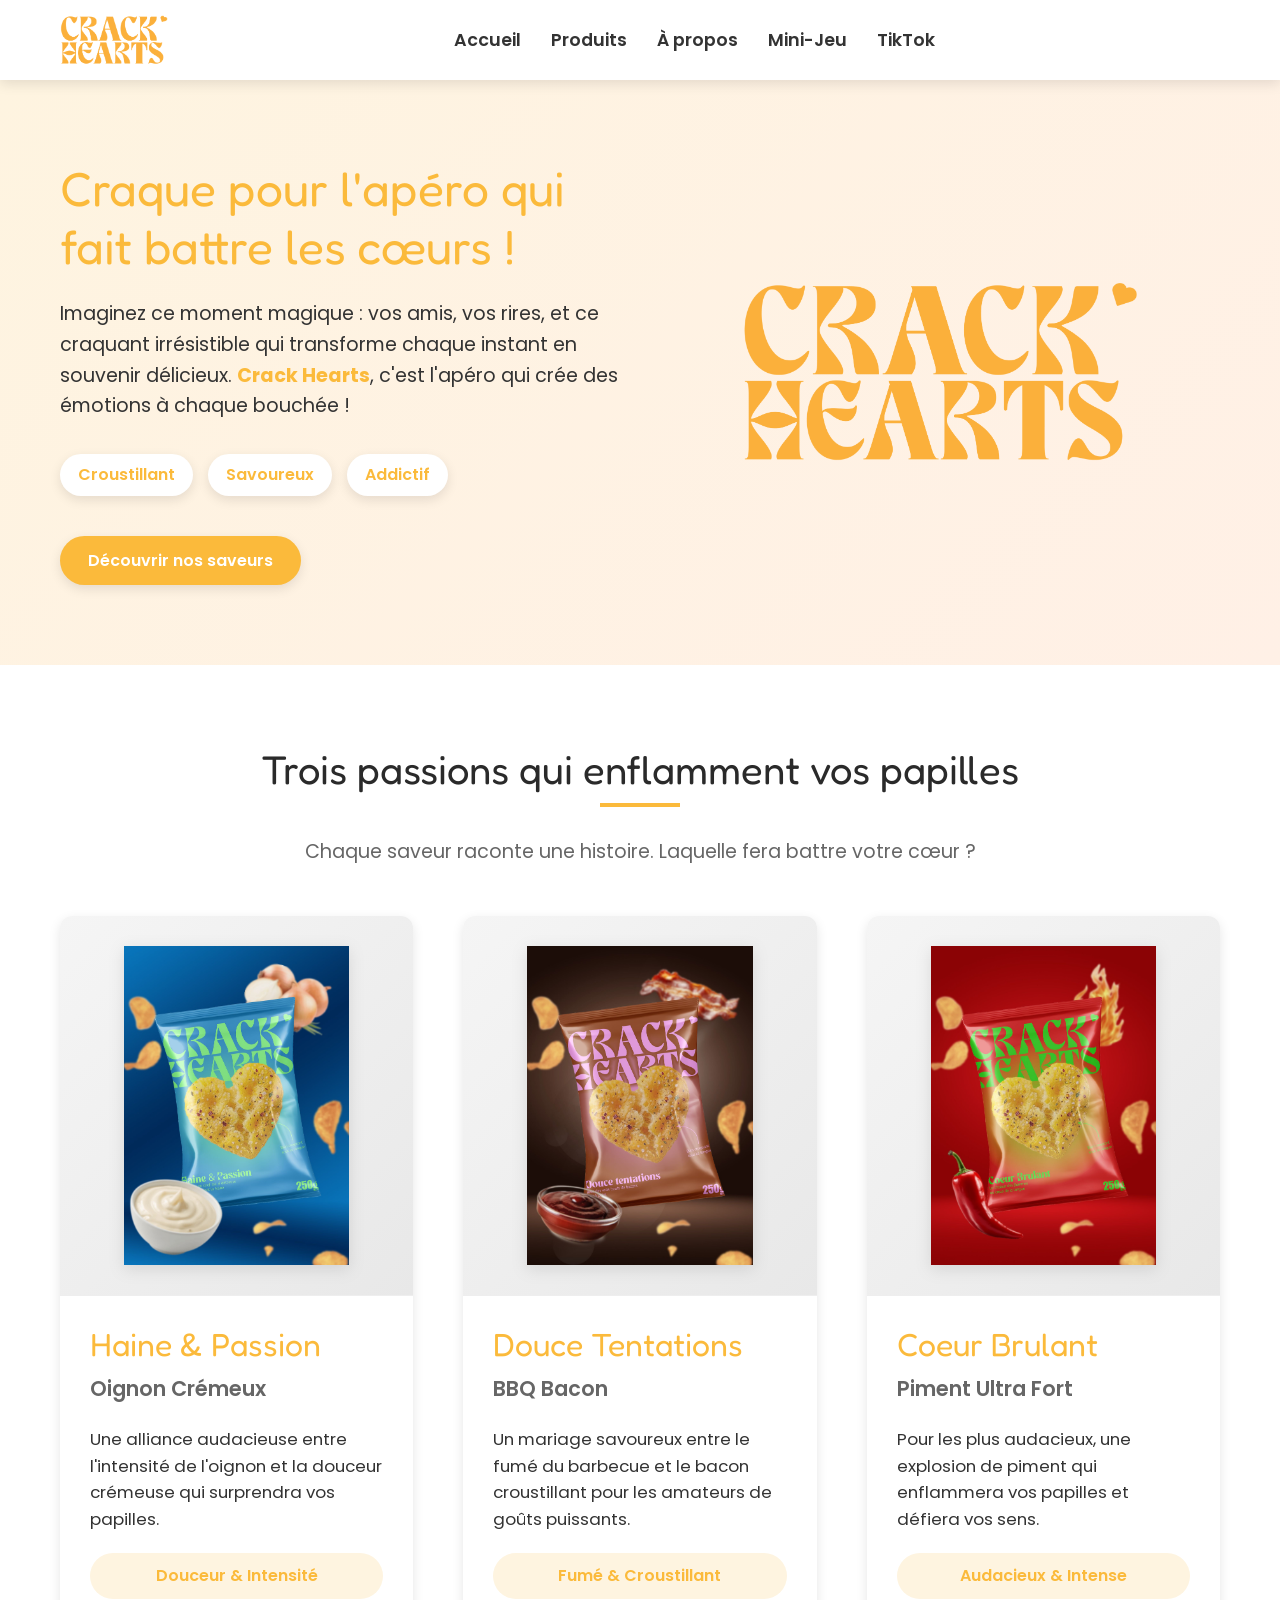
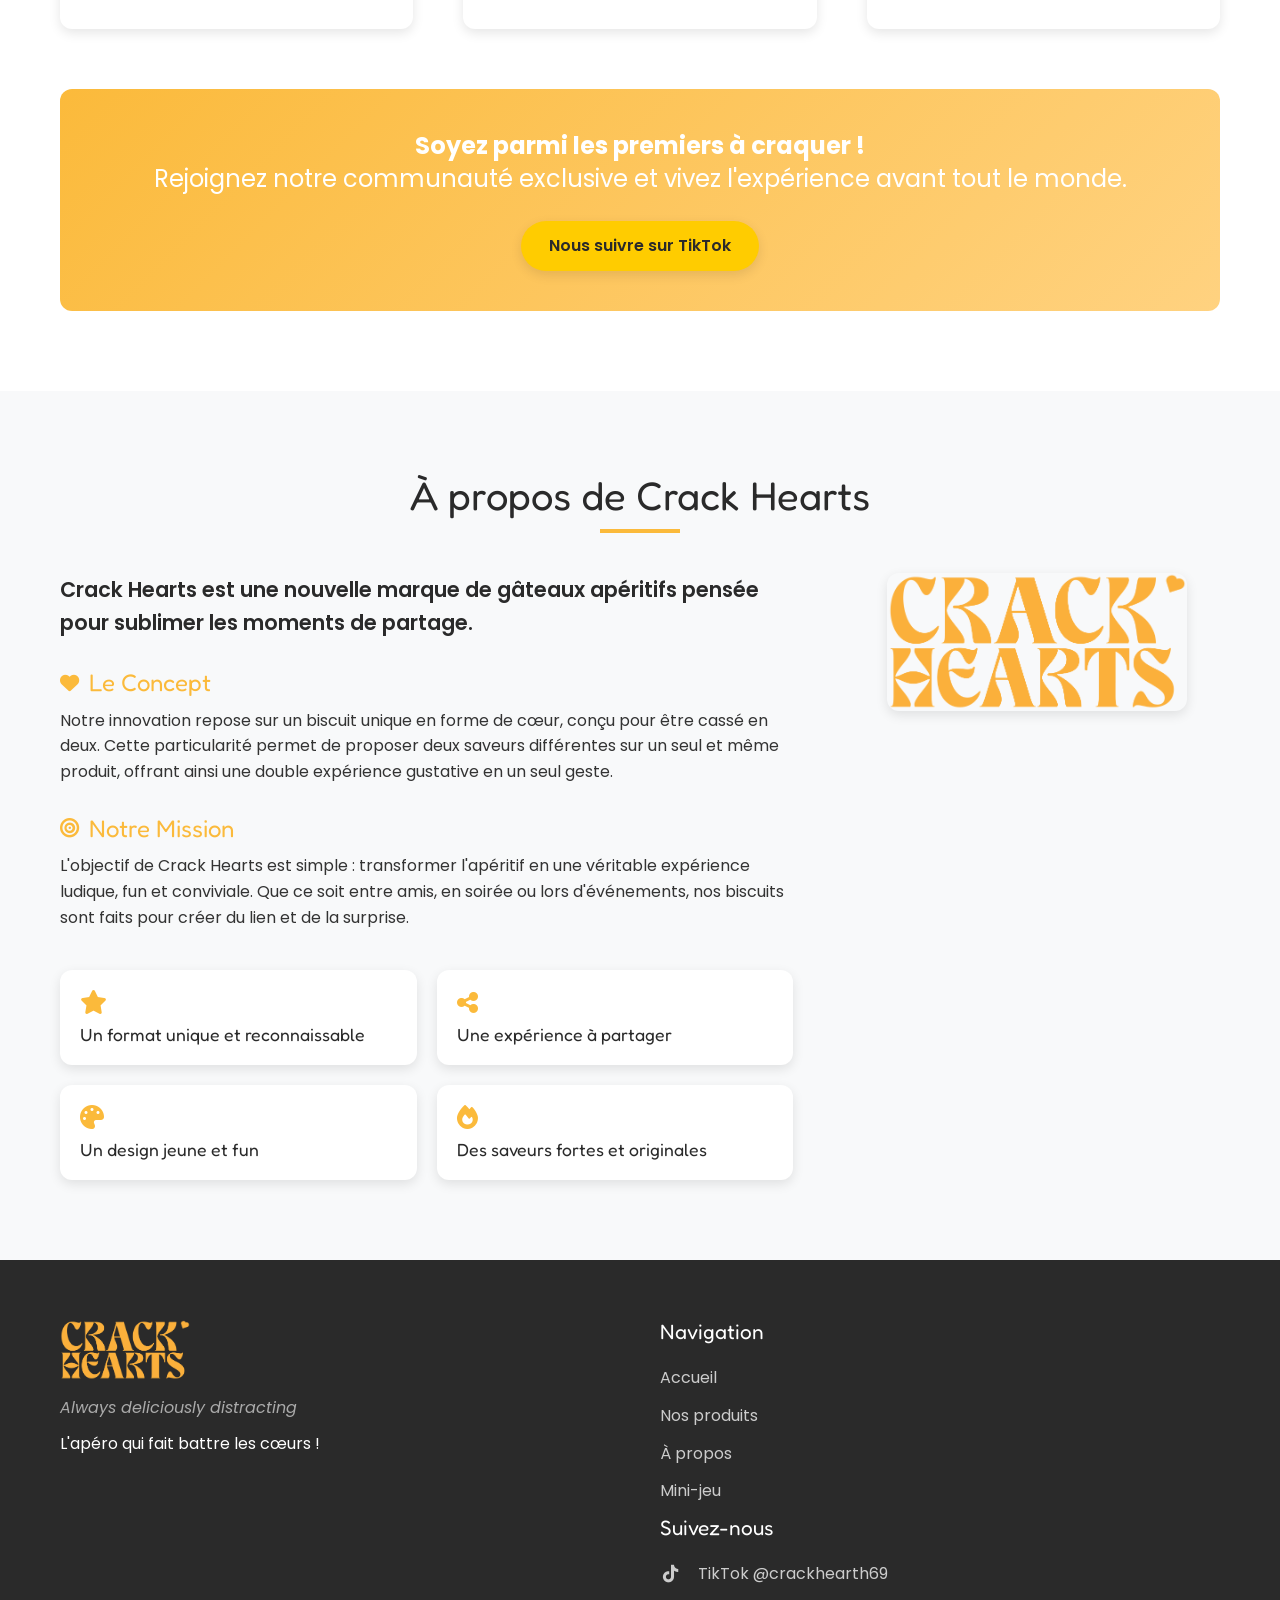
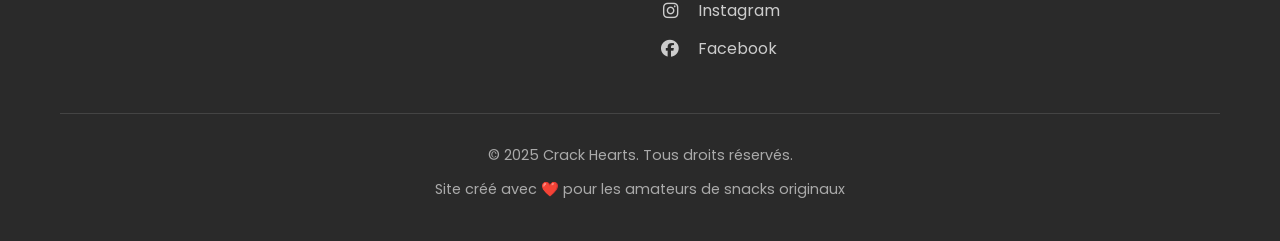
==== index.html @ ff4097a2 "Add files via upload" ====
<!DOCTYPE html>
<html lang="fr">
<head>
    <meta charset="UTF-8">
    <meta name="viewport" content="width=device-width, initial-scale=1.0">
    <title>Crack Hearts - L'apéro qui fait battre les cœurs</title>
    <link rel="stylesheet" href="css/main.css">
    <link rel="stylesheet" href="https://cdnjs.cloudflare.com/ajax/libs/font-awesome/6.4.0/css/all.min.css">
    <link rel="preconnect" href="https://fonts.googleapis.com">
    <link rel="preconnect" href="https://fonts.gstatic.com" crossorigin>
    <link href="https://fonts.googleapis.com/css2?family=Poppins:wght@300;400;600;700&family=Fredoka+One&display=swap" rel="stylesheet">
    <link rel="icon" type="image/x-icon" href="favicon.ico">
</head>
<body>
    <!-- En-tête et navigation -->
    <header class="header">
        <div class="container">
            <nav class="navbar">
                <div class="logo">
                    <a href="index.html">
                        <img src="Logo_Logo Orange.png" alt="Crack Hearts" class="logo-img">
                    </a>
                </div>
                <ul class="nav-links">
                    <li><a href="#accueil" class="active">Accueil</a></li>
                    <li><a href="#produits">Produits</a></li>
                    <li><a href="#apropos">À propos</a></li>
                    <li><a href="jeu.html">Mini-Jeu</a></li>
                    <li><a href="https://www.tiktok.com/@crackhearth69" target="_blank">TikTok</a></li>
                </ul>
            </nav>
        </div>
    </header>

    <!-- Section Accueil -->
    <section id="accueil" class="hero">
        <div class="container">
            <div class="hero-content">
                <h1 class="hero-title">Craque pour l'apéro qui fait battre les cœurs !</h1>
                <p class="hero-text">
                    Imaginez ce moment magique : vos amis, vos rires, et ce craquant irrésistible qui transforme chaque instant en souvenir délicieux. 
                    <strong>Crack Hearts</strong>, c'est l'apéro qui crée des émotions à chaque bouchée !
                </p>
                <div class="hero-tags">
                    <span class="tag">Croustillant</span>
                    <span class="tag">Savoureux</span>
                    <span class="tag">Addictif</span>
                </div>
                <a href="#produits" class="btn">Découvrir nos saveurs</a>
            </div>
            <div class="hero-image">
                <img src="Logo_Logo Orange.png" alt="Logo Crack Hearts" class="mascotte-img">
            </div>
        </div>
    </section>

    <!-- Section Produits -->
    <section id="produits" class="products">
        <div class="container">
            <h2 class="section-title">Trois passions qui enflamment vos papilles</h2>
            <p class="section-subtitle">Chaque saveur raconte une histoire. Laquelle fera battre votre cœur ?</p>
            
            <div class="products-grid">
                <div class="product-card">
                    <div class="product-image">
                        <img src="Affiche Haine & Passion.jpg" alt="Haine & Passion - Oignon Crémeux">
                    </div>
                    <div class="product-info">
                        <h3 class="product-name">Haine & Passion</h3>
                        <p class="product-flavor">Oignon Crémeux</p>
                        <p class="product-desc">Une alliance audacieuse entre l'intensité de l'oignon et la douceur crémeuse qui surprendra vos papilles.</p>
                        <span class="product-tag">Douceur & Intensité</span>
                    </div>
                </div>
                
                <div class="product-card">
                    <div class="product-image">
                        <img src="Affiche Douce Tentations.jpg" alt="Douce Tentations - BBQ Bacon">
                    </div>
                    <div class="product-info">
                        <h3 class="product-name">Douce Tentations</h3>
                        <p class="product-flavor">BBQ Bacon</p>
                        <p class="product-desc">Un mariage savoureux entre le fumé du barbecue et le bacon croustillant pour les amateurs de goûts puissants.</p>
                        <span class="product-tag">Fumé & Croustillant</span>
                    </div>
                </div>
                
                <div class="product-card">
                    <div class="product-image">
                        <img src="Affiche Coeur Brulant.jpg" alt="Coeur Brulant - Piment Ultra Fort">
                    </div>
                    <div class="product-info">
                        <h3 class="product-name">Coeur Brulant</h3>
                        <p class="product-flavor">Piment Ultra Fort</p>
                        <p class="product-desc">Pour les plus audacieux, une explosion de piment qui enflammera vos papilles et défiera vos sens.</p>
                        <span class="product-tag">Audacieux & Intense</span>
                    </div>
                </div>
            </div>
            
            <div class="products-cta">
                <p class="cta-text"><strong>Soyez parmi les premiers à craquer !</strong><br>Rejoignez notre communauté exclusive et vivez l'expérience avant tout le monde.</p>
                <a href="https://www.tiktok.com/@crackhearth69" target="_blank" class="btn btn-secondary">
                    Nous suivre sur TikTok
                </a>
            </div>
        </div>
    </section>

    <!-- Section À propos -->
    <section id="apropos" class="about">
        <div class="container">
            <h2 class="section-title">À propos de Crack Hearts</h2>
            
            <div class="about-content">
                <div class="about-text">
                    <p class="about-intro">
                        Crack Hearts est une nouvelle marque de gâteaux apéritifs pensée pour sublimer les moments de partage.
                    </p>
                    
                    <div class="about-section">
                        <h3><i class="fas fa-heart"></i> Le Concept</h3>
                        <p>
                            Notre innovation repose sur un biscuit unique en forme de cœur, conçu pour être cassé en deux. 
                            Cette particularité permet de proposer deux saveurs différentes sur un seul et même produit, 
                            offrant ainsi une double expérience gustative en un seul geste.
                        </p>
                    </div>
                    
                    <div class="about-section">
                        <h3><i class="fas fa-bullseye"></i> Notre Mission</h3>
                        <p>
                            L'objectif de Crack Hearts est simple : transformer l'apéritif en une véritable expérience ludique, 
                            fun et conviviale. Que ce soit entre amis, en soirée ou lors d'événements, nos biscuits sont faits 
                            pour créer du lien et de la surprise.
                        </p>
                    </div>
                    
                    <div class="features">
                        <div class="feature">
                            <i class="fas fa-star"></i>
                            <h4>Un format unique et reconnaissable</h4>
                        </div>
                        <div class="feature">
                            <i class="fas fa-share-alt"></i>
                            <h4>Une expérience à partager</h4>
                        </div>
                        <div class="feature">
                            <i class="fas fa-palette"></i>
                            <h4>Un design jeune et fun</h4>
                        </div>
                        <div class="feature">
                            <i class="fas fa-fire"></i>
                            <h4>Des saveurs fortes et originales</h4>
                        </div>
                    </div>
                </div>
                
                <div class="about-image">
                    <img src="Logo_Logo Orange.png" alt="Crack Hearts - Moment de partage">
                </div>
            </div>
        </div>
    </section>

    <!-- Pied de page -->
    <footer class="footer">
        <div class="container">
            <div class="footer-content">
                <div class="footer-logo">
                    <img src="Logo_Logo Orange.png" alt="Crack Hearts" class="footer-logo-img">
                    <p class="footer-tagline">Always deliciously distracting</p>
                    <p>L'apéro qui fait battre les cœurs !</p>
                </div>
                
                <div class="footer-links">
                    <div class="footer-column">
                        <h4>Navigation</h4>
                        <ul>
                            <li><a href="#accueil">Accueil</a></li>
                            <li><a href="#produits">Nos produits</a></li>
                            <li><a href="#apropos">À propos</a></li>
                            <li><a href="jeu.html">Mini-jeu</a></li>
                        </ul>
                    </div>
                    <div class="footer-column">
                        <h4>Suivez-nous</h4>
                        <ul>
                            <li><a href="https://www.tiktok.com/@crackhearth69" target="_blank">
                                <i class="fab fa-tiktok"></i> TikTok @crackhearth69
                            </a></li>
                            <li><a href="#"><i class="fab fa-instagram"></i> Instagram</a></li>
                            <li><a href="#"><i class="fab fa-facebook"></i> Facebook</a></li>
                        </ul>
                    </div>
                </div>
            </div>
            
            <div class="footer-bottom">
                <p>&copy; 2025 Crack Hearts. Tous droits réservés.</p>
                <p>Site créé avec ❤️ pour les amateurs de snacks originaux</p>
            </div>
        </div>
    </footer>

    <script src="script.js"></script>
</body>
</html>
---- css/main.css ----
/* Import des fichiers CSS */
@import url('reset.css');
@import url('components/buttons.css');
@import url('components/cards.css');
@import url('components/navigation.css');
@import url('sections/header.css');
@import url('sections/hero.css');
@import url('sections/products.css');
@import url('sections/about.css');
@import url('sections/footer.css');
@import url('responsive.css');
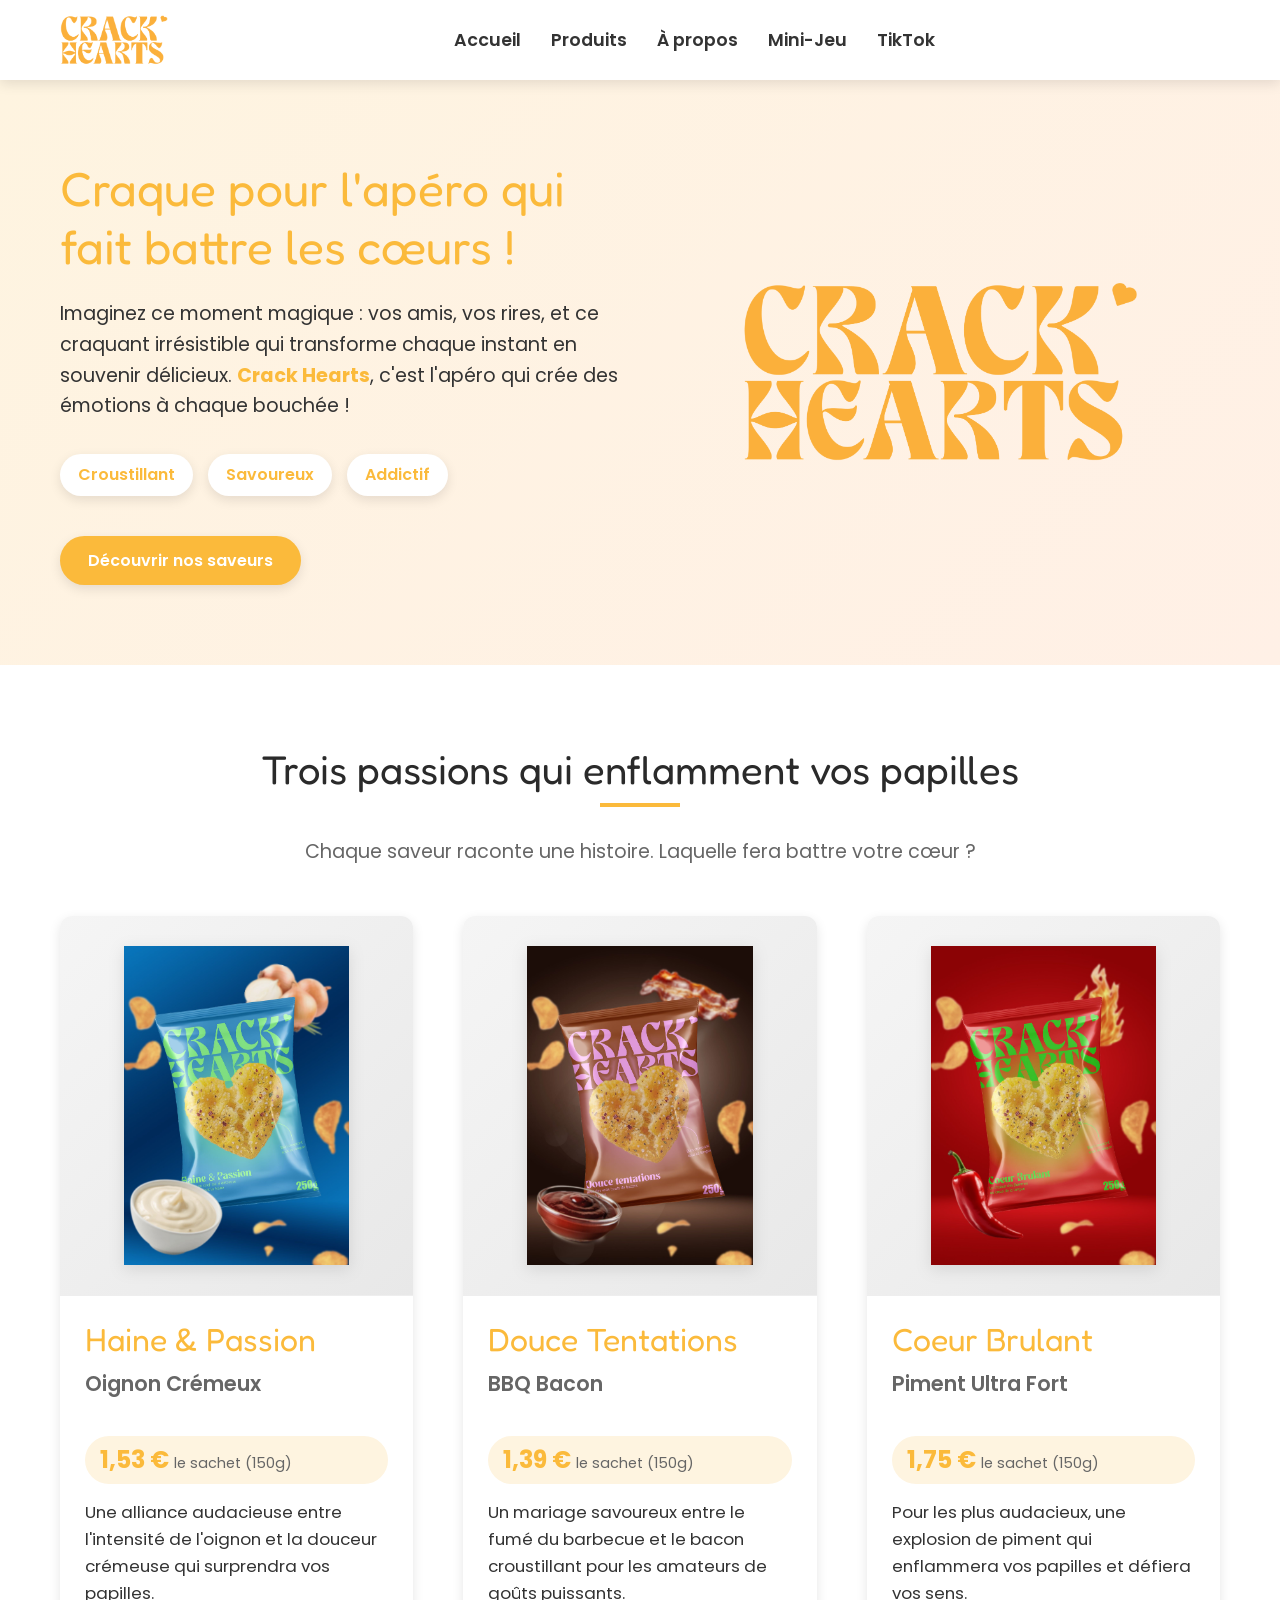
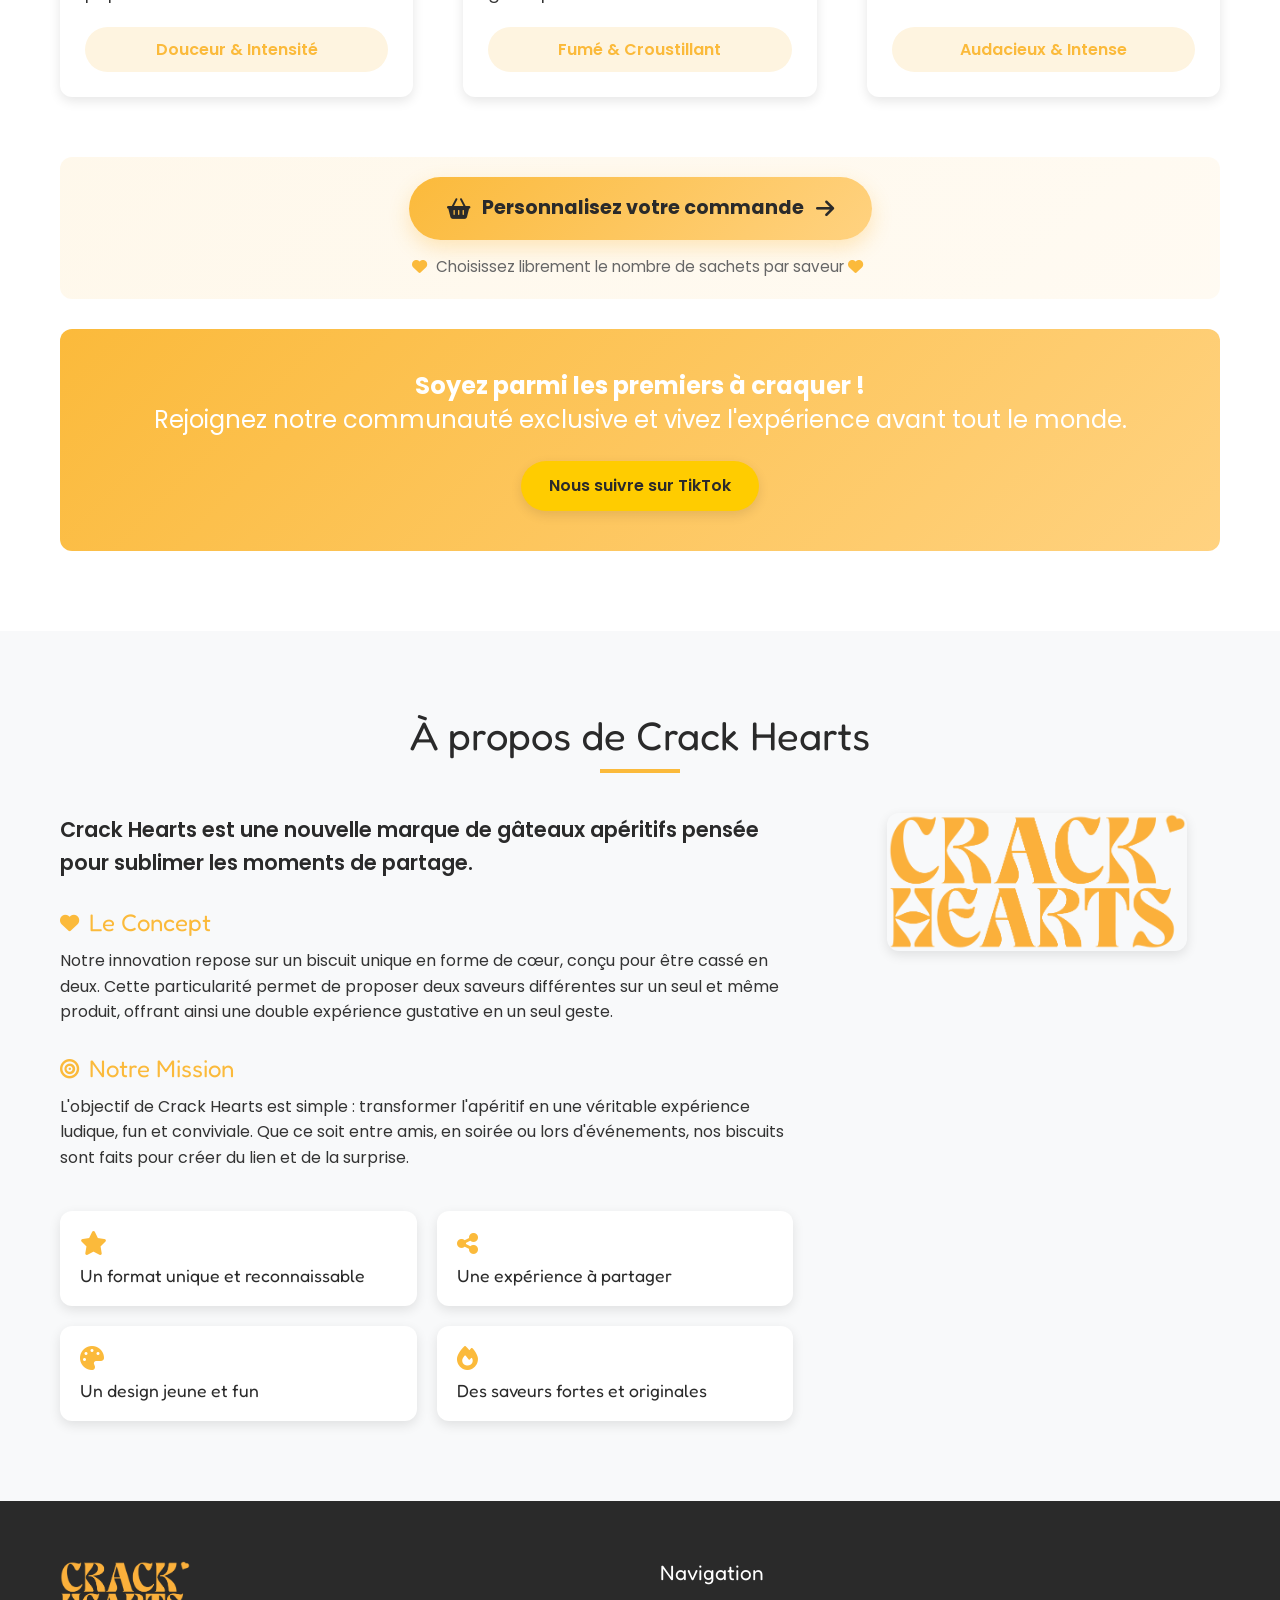
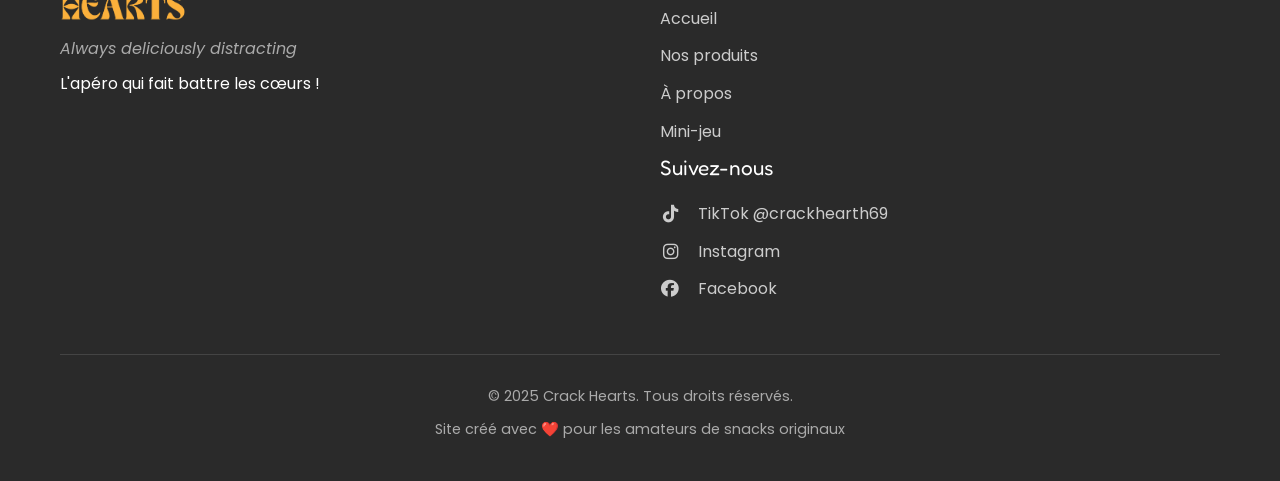
==== commit 36b4422d: "Enhance index.html with custom styles and layout Added custom styles for product pricing and buttons" ====
--- a/index.html
+++ b/index.html
@@ -10,6 +10,91 @@
     <link rel="preconnect" href="https://fonts.gstatic.com" crossorigin>
     <link href="https://fonts.googleapis.com/css2?family=Poppins:wght@300;400;600;700&family=Fredoka+One&display=swap" rel="stylesheet">
     <link rel="icon" type="image/x-icon" href="favicon.ico">
+    
+    <style>
+        /* Styles pour les prix et le bouton personnalisé */
+        .product-price {
+            font-size: 1.5rem;
+            font-weight: 700;
+            color: var(--primary-color);
+            margin: 15px 0;
+            display: inline-block;
+            background: var(--primary-light);
+            padding: 5px 15px;
+            border-radius: 50px;
+        }
+        
+        .product-price small {
+            font-size: 0.9rem;
+            font-weight: normal;
+            color: var(--text-light);
+        }
+        
+        .btn-personnaliser {
+            display: inline-flex;
+            align-items: center;
+            justify-content: center;
+            gap: 12px;
+            background: linear-gradient(135deg, var(--primary-color) 0%, var(--secondary-color) 100%);
+            color: var(--dark-color);
+            padding: 16px 38px;
+            border-radius: 60px;
+            font-weight: 700;
+            font-size: 1.2rem;
+            transition: all 0.3s ease;
+            border: none;
+            cursor: pointer;
+            box-shadow: 0 8px 20px rgba(251, 186, 59, 0.3);
+            text-decoration: none;
+            display: inline-flex;
+        }
+        
+        .btn-personnaliser:hover {
+            transform: translateY(-5px);
+            box-shadow: 0 15px 30px rgba(251, 186, 59, 0.4);
+            background: linear-gradient(135deg, var(--primary-dark) 0%, #ffb700 100%);
+        }
+        
+        .btn-personnaliser i {
+            font-size: 1.3rem;
+            transition: transform 0.3s ease;
+        }
+        
+        .btn-personnaliser:hover i {
+            transform: translateX(5px);
+        }
+        
+        .btn-container {
+            text-align: center;
+            margin: 40px 0 30px;
+            padding: 20px;
+            background: linear-gradient(135deg, rgba(251, 186, 59, 0.1) 0%, rgba(255, 210, 128, 0.1) 100%);
+            border-radius: var(--border-radius);
+        }
+        
+        .btn-container p {
+            margin-top: 15px;
+            color: var(--text-light);
+            font-size: 0.95rem;
+        }
+        
+        .btn-container p i {
+            color: var(--primary-color);
+            margin-right: 5px;
+        }
+        
+        /* Ajustement pour la grille produits */
+        .product-info {
+            padding: 25px;
+            flex-grow: 1;
+            display: flex;
+            flex-direction: column;
+        }
+        
+        .product-tag {
+            margin-top: auto;
+        }
+    </style>
 </head>
 <body>
     <!-- En-tête et navigation -->
@@ -61,6 +146,7 @@
             <p class="section-subtitle">Chaque saveur raconte une histoire. Laquelle fera battre votre cœur ?</p>
             
             <div class="products-grid">
+                <!-- Haine & Passion - 1,53 € -->
                 <div class="product-card">
                     <div class="product-image">
                         <img src="Affiche Haine & Passion.jpg" alt="Haine & Passion - Oignon Crémeux">
@@ -68,11 +154,13 @@
                     <div class="product-info">
                         <h3 class="product-name">Haine & Passion</h3>
                         <p class="product-flavor">Oignon Crémeux</p>
+                        <div class="product-price">1,53 € <small>le sachet (150g)</small></div>
                         <p class="product-desc">Une alliance audacieuse entre l'intensité de l'oignon et la douceur crémeuse qui surprendra vos papilles.</p>
                         <span class="product-tag">Douceur & Intensité</span>
                     </div>
                 </div>
                 
+                <!-- Douce Tentations - 1,39 € -->
                 <div class="product-card">
                     <div class="product-image">
                         <img src="Affiche Douce Tentations.jpg" alt="Douce Tentations - BBQ Bacon">
@@ -80,11 +168,13 @@
                     <div class="product-info">
                         <h3 class="product-name">Douce Tentations</h3>
                         <p class="product-flavor">BBQ Bacon</p>
+                        <div class="product-price">1,39 € <small>le sachet (150g)</small></div>
                         <p class="product-desc">Un mariage savoureux entre le fumé du barbecue et le bacon croustillant pour les amateurs de goûts puissants.</p>
                         <span class="product-tag">Fumé & Croustillant</span>
                     </div>
                 </div>
                 
+                <!-- Coeur Brulant - 1,75 € -->
                 <div class="product-card">
                     <div class="product-image">
                         <img src="Affiche Coeur Brulant.jpg" alt="Coeur Brulant - Piment Ultra Fort">
@@ -92,10 +182,23 @@
                     <div class="product-info">
                         <h3 class="product-name">Coeur Brulant</h3>
                         <p class="product-flavor">Piment Ultra Fort</p>
+                        <div class="product-price">1,75 € <small>le sachet (150g)</small></div>
                         <p class="product-desc">Pour les plus audacieux, une explosion de piment qui enflammera vos papilles et défiera vos sens.</p>
                         <span class="product-tag">Audacieux & Intense</span>
                     </div>
                 </div>
+            </div>
+            
+            <!-- BOUTON POUR PERSONNALISER SA COMMANDE -->
+            <div class="btn-container">
+                <a href="offre.html" class="btn-personnaliser">
+                    <i class="fas fa-shopping-basket"></i> Personnalisez votre commande
+                    <i class="fas fa-arrow-right"></i>
+                </a>
+                <p>
+                    <i class="fas fa-heart"></i> Choisissez librement le nombre de sachets par saveur 
+                    <i class="fas fa-heart"></i>
+                </p>
             </div>
             
             <div class="products-cta">
@@ -205,4 +308,4 @@
 
     <script src="script.js"></script>
 </body>
-</html>+</html>
